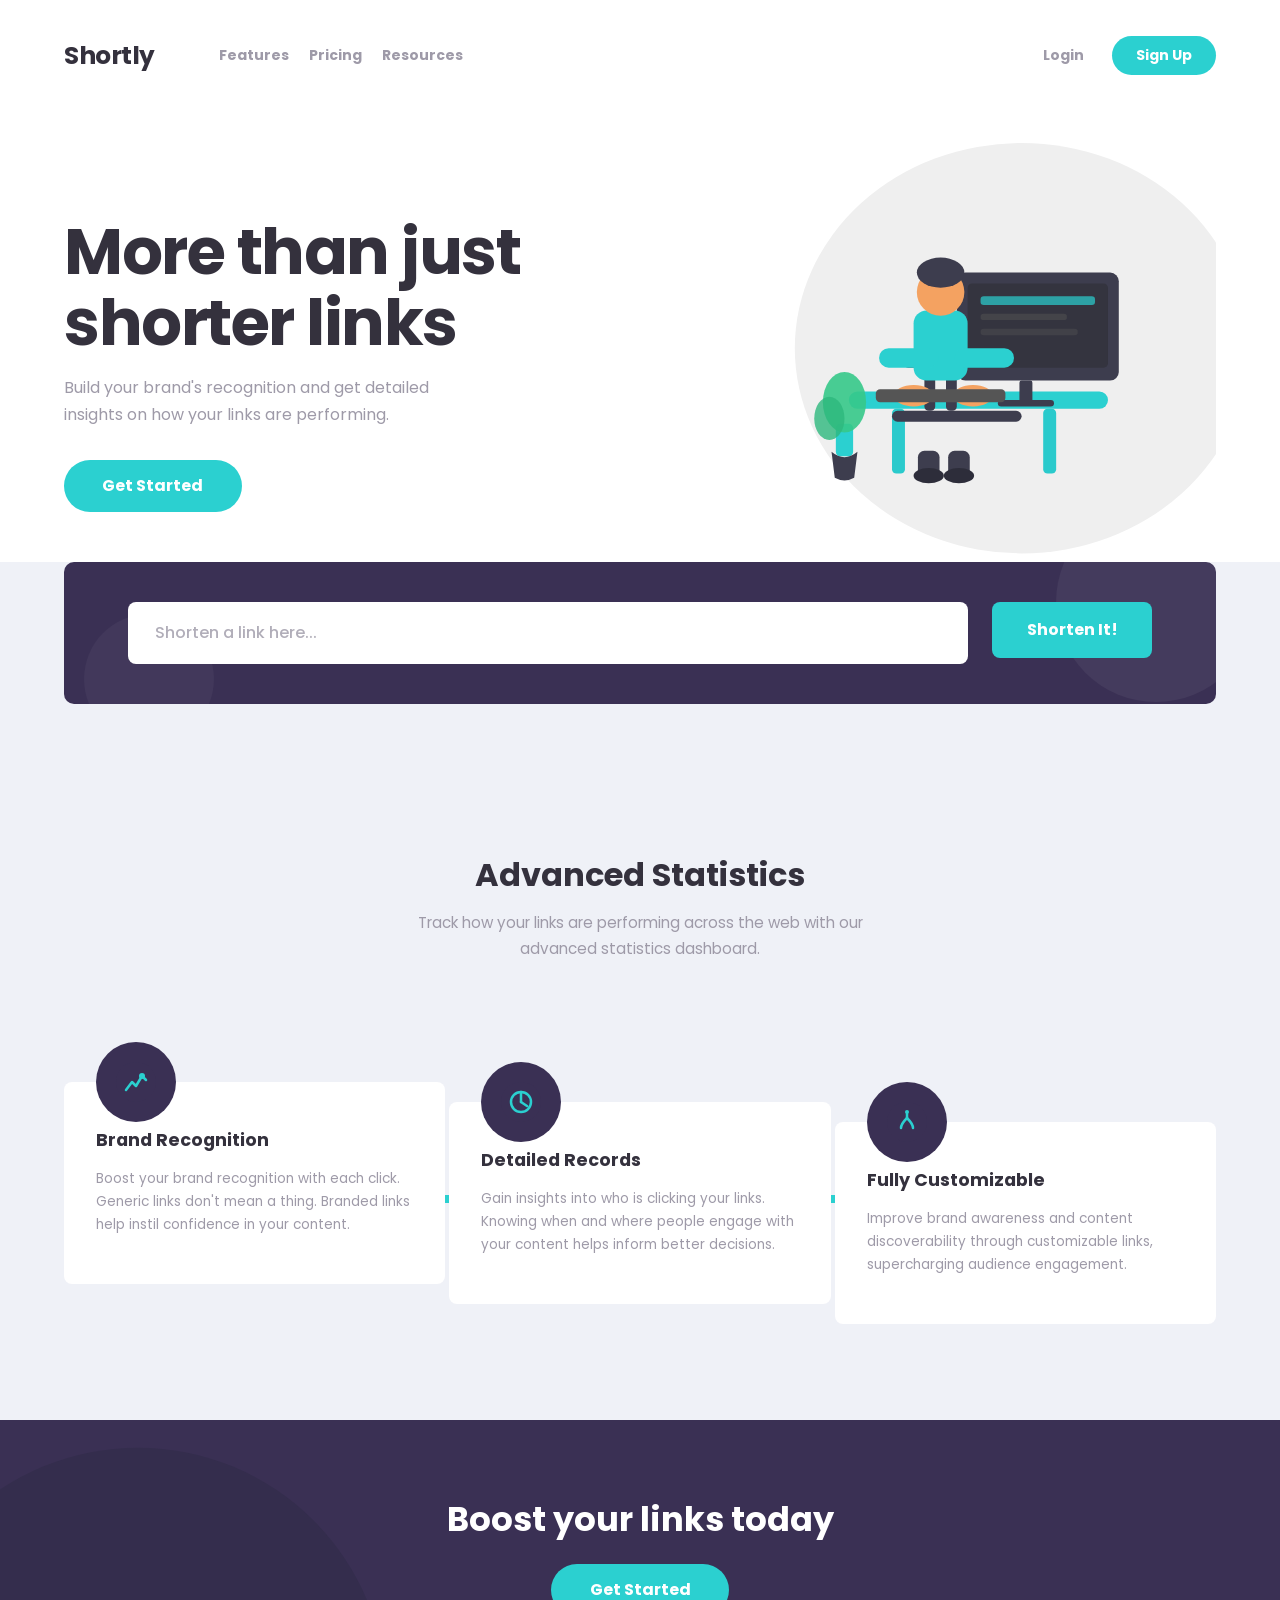
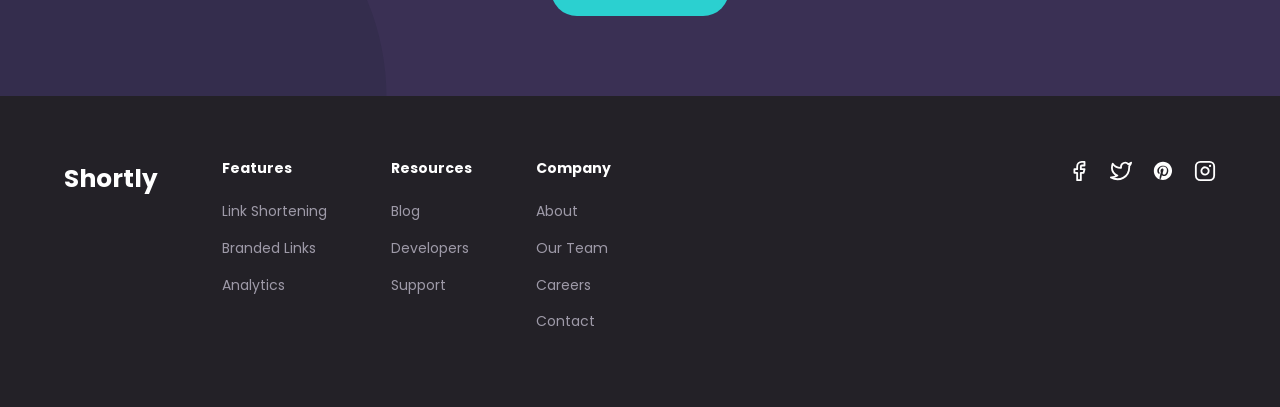
==== index.html @ 52aa2f9f "updated my css files" ====
<!DOCTYPE html>
<html lang="en">
<head>
  <meta charset="UTF-8" />
  <meta name="viewport" content="width=device-width, initial-scale=1.0" />
  <title>Shortly – More than just shorter links</title>
  <link rel="preconnect" href="https://fonts.googleapis.com" />
  <link rel="preconnect" href="https://fonts.gstatic.com" crossorigin />
  <link href="https://fonts.googleapis.com/css2?family=Poppins:wght@500;700&display=swap" rel="stylesheet" />
  <link
    href="https://cdn.jsdelivr.net/npm/bootstrap@5.3.3/dist/css/bootstrap.min.css"
    rel="stylesheet"
  />
  <link rel="stylesheet" href="index.css" />
</head>
<body>


  <header class="site-header">
    <nav class="navbar navbar-expand-lg">
      <div class="container-xl nav-container">

        <a class="navbar-brand" href="#">Shortly</a>

        <button
          class="navbar-toggler"
          type="button"
          data-bs-toggle="collapse"
          data-bs-target="#mainNav"
          aria-controls="mainNav"
          aria-expanded="false"
          aria-label="Toggle navigation"
        >
          <span class="hamburger-icon">
            <span></span><span></span><span></span>
          </span>
        </button>

        <div class="collapse navbar-collapse" id="mainNav">
          <ul class="navbar-nav me-auto mb-2 mb-lg-0 nav-links">
            <li class="nav-item"><a class="nav-link" href="#">Features</a></li>
            <li class="nav-item"><a class="nav-link" href="#">Pricing</a></li>
            <li class="nav-item"><a class="nav-link" href="#">Resources</a></li>
          </ul>
          <div class="nav-auth d-flex flex-column flex-lg-row align-items-center gap-3">
            <a href="#" class="btn-login">Login</a>
            <a href="#" class="btn-signup">Sign Up</a>
          </div>
        </div>

      </div>
    </nav>
  </header>

  <main>

    
    <section class="hero-section">
      <div class="container-xl">
        <div class="row align-items-center">

          <div class="col-lg-6 order-2 order-lg-1 hero-text">
            <h1 class="hero-heading">More than just shorter links</h1>
            <p class="hero-sub">
              Build your brand's recognition and get detailed insights on how your
              links are performing.
            </p>
            <a href="#shorten" class="btn-primary-cta">Get Started</a>
          </div>

          <div class="col-lg-6 order-1 order-lg-2 hero-image-wrap">
            <div class="hero-illustration" aria-hidden="true">
              
              <svg viewBox="0 0 500 380" xmlns="http://www.w3.org/2000/svg" class="hero-svg">
               
                <ellipse cx="320" cy="190" rx="210" ry="190" fill="#EFEFEF"/>
                
                <rect x="160" y="230" width="240" height="16" rx="8" fill="#2BD0D0"/>
                <rect x="200" y="246" width="12" height="60" rx="4" fill="#2ACACC"/>
                <rect x="340" y="246" width="12" height="60" rx="4" fill="#2ACACC"/>
               
                <rect x="260" y="120" width="150" height="100" rx="8" fill="#3D3D4E"/>
                <rect x="270" y="130" width="130" height="78" rx="4" fill="#34343F"/>
                <rect x="318" y="220" width="12" height="20" rx="2" fill="#3D3D4E"/>
                <rect x="298" y="238" width="52" height="6" rx="3" fill="#3D3D4E"/>
                
                <rect x="282" y="142" width="106" height="8" rx="3" fill="#2BD0D0" opacity="0.7"/>
                <rect x="282" y="158" width="80" height="6" rx="3" fill="#555" opacity="0.5"/>
                <rect x="282" y="172" width="90" height="6" rx="3" fill="#555" opacity="0.4"/>
                
                <rect x="210" y="198" width="80" height="10" rx="5" fill="#3D3D4E"/>
                <rect x="230" y="208" width="10" height="40" rx="4" fill="#3D3D4E"/>
                <rect x="250" y="208" width="10" height="40" rx="4" fill="#3D3D4E"/>
                <rect x="200" y="248" width="120" height="10" rx="5" fill="#3D3D4E"/>
                
                <rect x="220" y="155" width="50" height="65" rx="12" fill="#2BD0D0"/>
                
                <circle cx="245" cy="138" r="22" fill="#F4A261"/>
               
                <ellipse cx="245" cy="120" rx="22" ry="14" fill="#3D3D4E"/>
                
                <rect x="188" y="190" width="55" height="18" rx="9" fill="#2BD0D0"/>
                <rect x="258" y="190" width="55" height="18" rx="9" fill="#2BD0D0"/>
                <!-- Hands on keyboard -->
                <ellipse cx="220" cy="234" rx="18" ry="10" fill="#F4A261"/>
                <ellipse cx="275" cy="234" rx="18" ry="10" fill="#F4A261"/>
                
                <rect x="185" y="228" width="120" height="12" rx="4" fill="#555"/>
               
                <rect x="148" y="260" width="16" height="30" rx="4" fill="#2BD0D0"/>
                <ellipse cx="156" cy="240" rx="20" ry="28" fill="#37C98A" opacity="0.9"/>
                <ellipse cx="142" cy="255" rx="14" ry="20" fill="#2DB87D" opacity="0.8"/>
                
                <path d="M144 286 Q156 296 168 286 L165 310 Q156 315 147 310 Z" fill="#3D3D4E"/>
                
                <rect x="224" y="285" width="20" height="25" rx="6" fill="#3D3D4E"/>
                <rect x="252" y="285" width="20" height="25" rx="6" fill="#3D3D4E"/>
                <ellipse cx="234" cy="308" rx="14" ry="7" fill="#2D2D3A"/>
                <ellipse cx="262" cy="308" rx="14" ry="7" fill="#2D2D3A"/>
              </svg>
            </div>
          </div>

        </div>
      </div>
    </section>

    
    <section id="shorten" class="shortener-section">
      <div class="container-xl">

        <div class="shortener-box">
          <form class="shortener-form" id="shortenerForm" novalidate>
            <div class="input-wrapper">
              <input
                type="text"
                id="urlInput"
                class="url-input"
                placeholder="Shorten a link here..."
                autocomplete="off"
              />
              <p class="error-msg" id="errorMsg" aria-live="polite"></p>
            </div>
            <button type="submit" class="btn-shorten">Shorten It!</button>
          </form>
        </div>

       
        <ul class="results-list" id="resultsList" aria-label="Shortened links"></ul>

      </div>
    </section>

   
    <section class="stats-section">
      <div class="container-xl text-center">
        <h2 class="section-title">Advanced Statistics</h2>
        <p class="section-sub">
          Track how your links are performing across the web with our advanced statistics dashboard.
        </p>

        <div class="features-grid">

          <!-- Card 1 -->
          <div class="feature-card feature-card--1">
            <div class="feature-icon-wrap">
              <svg viewBox="0 0 40 40" xmlns="http://www.w3.org/2000/svg" aria-hidden="true">
                <circle cx="20" cy="20" r="20" fill="#3A3054"/>
                <path d="M10 28 L16 20 L20 24 L26 14 L30 18" stroke="#2BD0D0" stroke-width="2.5" fill="none" stroke-linecap="round" stroke-linejoin="round"/>
                <circle cx="26" cy="14" r="3" fill="#2BD0D0"/>
              </svg>
            </div>
            <h3 class="feature-title">Brand Recognition</h3>
            <p class="feature-text">
              Boost your brand recognition with each click. Generic links don't mean a thing.
              Branded links help instil confidence in your content.
            </p>
          </div>

          <div class="connector" aria-hidden="true"></div>

          <!-- Card 2 -->
          <div class="feature-card feature-card--2">
            <div class="feature-icon-wrap">
              <svg viewBox="0 0 40 40" xmlns="http://www.w3.org/2000/svg" aria-hidden="true">
                <circle cx="20" cy="20" r="20" fill="#3A3054"/>
                <circle cx="20" cy="20" r="10" stroke="#2BD0D0" stroke-width="2.5" fill="none"/>
                <line x1="20" y1="10" x2="20" y2="20" stroke="#2BD0D0" stroke-width="2.5" stroke-linecap="round"/>
                <line x1="20" y1="20" x2="26" y2="24" stroke="#2BD0D0" stroke-width="2.5" stroke-linecap="round"/>
              </svg>
            </div>
            <h3 class="feature-title">Detailed Records</h3>
            <p class="feature-text">
              Gain insights into who is clicking your links. Knowing when and where people engage
              with your content helps inform better decisions.
            </p>
          </div>

         
          <div class="connector" aria-hidden="true"></div>

         
          <div class="feature-card feature-card--3">
            <div class="feature-icon-wrap">
              <svg viewBox="0 0 40 40" xmlns="http://www.w3.org/2000/svg" aria-hidden="true">
                <circle cx="20" cy="20" r="20" fill="#3A3054"/>
                <path d="M14 26 C14 22 17 19 20 16 C23 19 26 22 26 26" stroke="#2BD0D0" stroke-width="2.5" fill="none" stroke-linecap="round"/>
                <line x1="20" y1="16" x2="20" y2="12" stroke="#2BD0D0" stroke-width="2.5" stroke-linecap="round"/>
                <circle cx="20" cy="10" r="2" fill="#2BD0D0"/>
              </svg>
            </div>
            <h3 class="feature-title">Fully Customizable</h3>
            <p class="feature-text">
              Improve brand awareness and content discoverability through customizable links,
              supercharging audience engagement.
            </p>
          </div>

        </div>
      </div>
    </section>

    
    <section class="cta-band">
      <div class="container-xl text-center">
        <h2 class="cta-title">Boost your links today</h2>
        <a href="#shorten" class="btn-primary-cta">Get Started</a>
      </div>
    </section>

  </main>

  
  <footer class="site-footer">
    <div class="container-xl">
      <div class="footer-inner">

        <div class="footer-brand">
          <span class="footer-logo">Shortly</span>
        </div>

        <nav class="footer-nav" aria-label="Footer navigation">
          <div class="footer-nav-group">
            <h4 class="footer-nav-title">Features</h4>
            <ul>
              <li><a href="#">Link Shortening</a></li>
              <li><a href="#">Branded Links</a></li>
              <li><a href="#">Analytics</a></li>
            </ul>
          </div>
          <div class="footer-nav-group">
            <h4 class="footer-nav-title">Resources</h4>
            <ul>
              <li><a href="#">Blog</a></li>
              <li><a href="#">Developers</a></li>
              <li><a href="#">Support</a></li>
            </ul>
          </div>
          <div class="footer-nav-group">
            <h4 class="footer-nav-title">Company</h4>
            <ul>
              <li><a href="#">About</a></li>
              <li><a href="#">Our Team</a></li>
              <li><a href="#">Careers</a></li>
              <li><a href="#">Contact</a></li>
            </ul>
          </div>
        </nav>

        <div class="footer-social" aria-label="Social media">
         
          <a href="#" aria-label="Facebook">
            <svg viewBox="0 0 24 24" xmlns="http://www.w3.org/2000/svg" aria-hidden="true">
              <path d="M18 2h-3a5 5 0 0 0-5 5v3H7v4h3v8h4v-8h3l1-4h-4V7a1 1 0 0 1 1-1h3z" stroke="white" stroke-width="2" fill="none" stroke-linecap="round" stroke-linejoin="round"/>
            </svg>
          </a>
          
          <a href="#" aria-label="Twitter">
            <svg viewBox="0 0 24 24" xmlns="http://www.w3.org/2000/svg" aria-hidden="true">
              <path d="M23 3a10.9 10.9 0 0 1-3.14 1.53 4.48 4.48 0 0 0-7.86 3v1A10.66 10.66 0 0 1 3 4s-4 9 5 13a11.64 11.64 0 0 1-7 2c9 5 20 0 20-11.5a4.5 4.5 0 0 0-.08-.83A7.72 7.72 0 0 0 23 3z" stroke="white" stroke-width="2" fill="none" stroke-linecap="round" stroke-linejoin="round"/>
            </svg>
          </a>
          
          <a href="#" aria-label="Pinterest">
            <svg viewBox="0 0 24 24" xmlns="http://www.w3.org/2000/svg" aria-hidden="true">
              <path d="M12 2C6.48 2 2 6.48 2 12c0 4.24 2.65 7.86 6.39 9.29-.09-.78-.17-1.98.04-2.83.18-.77 1.22-5.17 1.22-5.17s-.31-.62-.31-1.54c0-1.44.84-2.52 1.88-2.52.89 0 1.32.67 1.32 1.47 0 .9-.57 2.24-.87 3.48-.25 1.04.52 1.88 1.54 1.88 1.84 0 3.09-2.37 3.09-5.18 0-2.14-1.44-3.74-4.04-3.74-2.94 0-4.77 2.19-4.77 4.63 0 .84.24 1.43.62 1.89.17.2.19.28.13.52-.04.17-.14.58-.18.74-.06.24-.24.32-.44.23-1.23-.5-1.81-1.86-1.81-3.38 0-2.51 2.12-5.54 6.33-5.54 3.39 0 5.62 2.46 5.62 5.1 0 3.5-1.94 6.12-4.79 6.12-.96 0-1.86-.52-2.17-1.1l-.61 2.37c-.22.87-.82 1.95-1.22 2.61.92.28 1.9.43 2.91.43 5.52 0 10-4.48 10-10S17.52 2 12 2z" fill="white"/>
            </svg>
          </a>
         
          <a href="#" aria-label="Instagram">
            <svg viewBox="0 0 24 24" xmlns="http://www.w3.org/2000/svg" aria-hidden="true">
              <rect x="2" y="2" width="20" height="20" rx="5" ry="5" stroke="white" stroke-width="2" fill="none"/>
              <path d="M16 11.37A4 4 0 1 1 12.63 8 4 4 0 0 1 16 11.37z" stroke="white" stroke-width="2" fill="none"/>
              <line x1="17.5" y1="6.5" x2="17.51" y2="6.5" stroke="white" stroke-width="2.5" stroke-linecap="round"/>
            </svg>
          </a>
        </div>

      </div>
    </div>
  </footer>

  <script src="https://cdn.jsdelivr.net/npm/bootstrap@5.3.3/dist/js/bootstrap.bundle.min.js"></script>
  <script src="./tools.js"></script>
</body>
</html>
---- index.css ----
:root {
  --cyan: #2BD0D0;
  --cyan-dark: #1B9898;
  --dark-violet: #3A3054;
  --very-dark-blue: #232127;
  --very-dark-violet: #34313D;
  --gray: #9E9AA8;
  --gray-bg: #EFF1F7;
  --white: #FFFFFF;
  --red: #F46363;

  --font: 'Poppins', sans-serif;
  --fw-medium: 500;
  --fw-bold: 700;
}


*,
*::before,
*::after {
  box-sizing: border-box;
  margin: 0;
  padding: 0;
}

html {
  scroll-behavior: smooth;
}

body {
  font-family: var(--font);
  font-size: 18px;
  color: var(--gray);
  background-color: var(--white);
  overflow-x: hidden;
}

ul {
  list-style: none;
  padding: 0;
  margin: 0;
}

a {
  text-decoration: none;
}

img,
svg {
  display: block;
}


.site-header {
  position: relative;
  z-index: 100;
}

.site-header .navbar {
  padding: 2rem 0;
}

.nav-container {
  display: flex;
  align-items: center;
  gap: 2.5rem;
  padding-left: 1.5rem;
  padding-right: 1.5rem;
}

.navbar-brand {
  font-size: 1.55rem;
  font-weight: var(--fw-bold);
  color: var(--very-dark-violet);
  letter-spacing: -0.5px;
  flex-shrink: 0;
}

.navbar-brand:hover {
  color: var(--very-dark-violet);
}

.navbar-collapse {
  display: flex;
  align-items: center;
  justify-content: space-between;
  flex: 1;
}

.nav-links {
  display: flex;
  flex-direction: row;
  align-items: center;
  gap: 0.25rem;
}

.nav-links .nav-link {
  color: var(--gray);
  font-weight: var(--fw-bold);
  font-size: 0.875rem;
  padding: 0.5rem 0.75rem;
  transition: color 0.2s;
}

.nav-links .nav-link:hover {
  color: var(--very-dark-violet);
}

.nav-auth {
  gap: 1rem;
}

.btn-login {
  color: var(--gray);
  font-weight: var(--fw-bold);
  font-size: 0.875rem;
  padding: 0.5rem 0.75rem;
  transition: color 0.2s;
}

.btn-login:hover {
  color: var(--very-dark-violet);
}

.btn-signup {
  display: inline-block;
  background-color: var(--cyan);
  color: var(--white);
  font-weight: var(--fw-bold);
  font-size: 0.875rem;
  padding: 0.55rem 1.5rem;
  border-radius: 100px;
  transition: background-color 0.2s;
}

.btn-signup:hover {
  background-color: #9BE3E2;
  color: var(--white);
}


.navbar-toggler {
  border: none;
  background: transparent;
  padding: 0.4rem;
  cursor: pointer;
}

.navbar-toggler:focus {
  outline: none;
  box-shadow: none;
}

.hamburger-icon {
  display: flex;
  flex-direction: column;
  gap: 5px;
}

.hamburger-icon span {
  display: block;
  width: 24px;
  height: 3px;
  background-color: var(--gray);
  border-radius: 2px;
}


@media (max-width: 991.98px) {
  .navbar-collapse {
    position: absolute;
    top: 100%;
    left: 1.5rem;
    right: 1.5rem;
    background-color: var(--dark-violet);
    border-radius: 10px;
    padding: 2.5rem 1.5rem;
    flex-direction: column;
    gap: 0;
  }

  .nav-links {
    flex-direction: column;
    width: 100%;
    gap: 0;
    border-bottom: 1px solid rgba(255, 255, 255, 0.15);
    padding-bottom: 1.5rem;
    margin-bottom: 1.5rem;
  }

  .nav-links .nav-link {
    color: var(--white);
    text-align: center;
    font-size: 1.1rem;
    padding: 0.75rem;
    width: 100%;
  }

  .nav-links .nav-link:hover {
    color: var(--cyan);
  }

  .nav-auth {
    flex-direction: column;
    width: 100%;
    gap: 1rem;
  }

  .btn-login {
    color: var(--white);
    text-align: center;
    font-size: 1.1rem;
    font-weight: var(--fw-bold);
    width: 100%;
    display: block;
    padding: 0.5rem;
  }

  .btn-login:hover {
    color: var(--cyan);
  }

  .btn-signup {
    width: 100%;
    text-align: center;
    font-size: 1.1rem;
    padding: 0.85rem;
  }
}


.hero-section {
  padding-top: 2rem;
  padding-bottom: 4rem;
  overflow: hidden;
}

.hero-section .container-xl {
  padding-left: 1.5rem;
  padding-right: 1.5rem;
}

.hero-text {
  padding-top: 2rem;
}

.hero-heading {
  font-size: clamp(2.5rem, 5vw, 4.2rem);
  font-weight: var(--fw-bold);
  color: var(--very-dark-violet);
  line-height: 1.1;
  letter-spacing: -1.5px;
  margin-bottom: 1rem;
}

.hero-sub {
  font-size: 1rem;
  color: var(--gray);
  line-height: 1.7;
  margin-bottom: 2rem;
  max-width: 380px;
}

.btn-primary-cta {
  display: inline-block;
  background-color: var(--cyan);
  color: var(--white);
  font-family: var(--font);
  font-weight: var(--fw-bold);
  font-size: 1rem;
  padding: 0.85rem 2.4rem;
  border-radius: 100px;
  border: none;
  cursor: pointer;
  transition: background-color 0.2s;
  text-decoration: none;
}

.btn-primary-cta:hover {
  background-color: #9BE3E2;
  color: var(--white);
}

.hero-image-wrap {
  position: relative;
}

.hero-illustration {
  width: 100%;
}

.hero-svg {
  width: 100%;
  height: auto;
  max-width: 540px;
  margin-left: auto;
}

/* Mobile hero */
@media (max-width: 991.98px) {
  .hero-section {
    text-align: center;
    padding-bottom: 2rem;
  }

  .hero-text {
    padding-top: 1.5rem;
  }

  .hero-sub {
    max-width: 100%;
    margin-left: auto;
    margin-right: auto;
  }

  .hero-svg {
    margin: 0 auto;
    max-width: 100%;
    transform: translateX(10%);
  }
}


.shortener-section {
  background-color: var(--gray-bg);
  padding-bottom: 3rem;
  position: relative;
  z-index: 1;
}

.shortener-section .container-xl {
  padding-left: 1.5rem;
  padding-right: 1.5rem;
}

.shortener-box {
  background-color: var(--dark-violet);
  border-radius: 10px;
  padding: 2.5rem 4rem;
  margin-top: -3.5rem;
  background-image: url("data:image/svg+xml,%3Csvg xmlns='http://www.w3.org/2000/svg' viewBox='0 0 1440 120'%3E%3Ccircle cx='50' cy='80' r='120' fill='%232F2B47' opacity='0.8'/%3E%3Ccircle cx='1400' cy='20' r='90' fill='%232F2B47' opacity='0.6'/%3E%3C/svg%3E");
  background-size: cover;
  background-position: center;
  position: relative;
  overflow: hidden;
}


.shortener-box::before {
  content: '';
  position: absolute;
  width: 200px;
  height: 200px;
  border-radius: 50%;
  background-color: rgba(255, 255, 255, 0.05);
  top: -60px;
  right: -40px;
}

.shortener-box::after {
  content: '';
  position: absolute;
  width: 130px;
  height: 130px;
  border-radius: 50%;
  background-color: rgba(255, 255, 255, 0.04);
  bottom: -40px;
  left: 20px;
}

.shortener-form {
  display: flex;
  gap: 1.5rem;
  align-items: flex-start;
  position: relative;
  z-index: 2;
}

.input-wrapper {
  flex: 1;
  position: relative;
}

.url-input {
  width: 100%;
  padding: 1rem 1.5rem;
  border-radius: 8px;
  border: 3px solid transparent;
  font-family: var(--font);
  font-size: 1rem;
  font-weight: var(--fw-medium);
  color: var(--very-dark-violet);
  outline: none;
  transition: border-color 0.2s;
}

.url-input::placeholder {
  color: var(--gray);
  opacity: 0.8;
}

.url-input:focus {
  border-color: var(--cyan);
}

.url-input.is-error {
  border-color: var(--red);
}

.url-input.is-error::placeholder {
  color: rgba(244, 99, 99, 0.5);
}

.error-msg {
  color: var(--red);
  font-style: italic;
  font-size: 0.875rem;
  margin-top: 0.4rem;
  display: none;
}

.error-msg.visible {
  display: block;
}

.btn-shorten {
  background-color: var(--cyan);
  color: var(--white);
  font-family: var(--font);
  font-weight: var(--fw-bold);
  font-size: 1rem;
  padding: 1rem 2rem;
  border-radius: 8px;
  border: none;
  cursor: pointer;
  white-space: nowrap;
  transition: background-color 0.2s;
  min-width: 160px;
}

.btn-shorten:hover {
  background-color: #9BE3E2;
}

.btn-shorten:disabled {
  opacity: 0.7;
  cursor: not-allowed;
}


.results-list {
  margin-top: 1.5rem;
  display: flex;
  flex-direction: column;
  gap: 1rem;
}

.result-item {
  background-color: var(--white);
  border-radius: 8px;
  display: flex;
  align-items: center;
  justify-content: space-between;
  padding: 1rem 1.5rem;
  gap: 1rem;
  animation: slideIn 0.3s ease;
}

@keyframes slideIn {
  from {
    opacity: 0;
    transform: translateY(-10px);
  }
  to {
    opacity: 1;
    transform: translateY(0);
  }
}

.result-original {
  color: var(--very-dark-violet);
  font-size: 0.95rem;
  font-weight: var(--fw-medium);
  overflow: hidden;
  text-overflow: ellipsis;
  white-space: nowrap;
  max-width: 50%;
}

.result-right {
  display: flex;
  align-items: center;
  gap: 1.5rem;
  flex-shrink: 0;
}

.result-short {
  color: var(--cyan);
  font-size: 0.95rem;
  font-weight: var(--fw-medium);
}

.btn-copy {
  background-color: var(--cyan);
  color: var(--white);
  font-family: var(--font);
  font-weight: var(--fw-bold);
  font-size: 0.875rem;
  padding: 0.5rem 1.5rem;
  border-radius: 6px;
  border: none;
  cursor: pointer;
  transition: background-color 0.2s;
  min-width: 90px;
  text-align: center;
}

.btn-copy:hover {
  background-color: #9BE3E2;
}

.btn-copy.copied {
  background-color: var(--dark-violet);
}

@media (max-width: 767.98px) {
  .shortener-box {
    padding: 1.5rem 1.5rem;
  }

  .shortener-form {
    flex-direction: column;
    gap: 1rem;
  }

  .btn-shorten {
    width: 100%;
    min-width: unset;
  }

  .result-item {
    flex-direction: column;
    align-items: flex-start;
    gap: 0.75rem;
    padding: 1rem;
  }

  .result-original {
    max-width: 100%;
    border-bottom: 1px solid var(--gray-bg);
    padding-bottom: 0.75rem;
    width: 100%;
  }

  .result-right {
    flex-direction: column;
    align-items: flex-start;
    gap: 0.75rem;
    width: 100%;
  }

  .btn-copy {
    width: 100%;
  }
}


.stats-section {
  background-color: var(--gray-bg);
  padding: 5rem 0 6rem;
}

.stats-section .container-xl {
  padding-left: 1.5rem;
  padding-right: 1.5rem;
}

.section-title {
  font-size: clamp(1.5rem, 3vw, 2rem);
  font-weight: var(--fw-bold);
  color: var(--very-dark-violet);
  margin-bottom: 1rem;
}

.section-sub {
  font-size: 0.95rem;
  color: var(--gray);
  max-width: 480px;
  margin: 0 auto 5rem;
  line-height: 1.7;
}

.features-grid {
  display: grid;
  grid-template-columns: 1fr 4px 1fr 4px 1fr;
  grid-template-rows: auto;
  align-items: center;
  gap: 0 0;
  position: relative;
}

.connector {
  width: 100%;
  height: 8px;
  background-color: var(--cyan);
  align-self: center;
  margin-top: 2rem;
}

.feature-card {
  background-color: var(--white);
  border-radius: 8px;
  padding: 2.5rem 2rem 2rem;
  text-align: left;
  position: relative;
}

.feature-card--1 {
  margin-top: 0;
}

.feature-card--2 {
  margin-top: 2.5rem;
}

.feature-card--3 {
  margin-top: 5rem;
}

.feature-icon-wrap {
  width: 80px;
  height: 80px;
  background-color: var(--dark-violet);
  border-radius: 50%;
  display: flex;
  align-items: center;
  justify-content: center;
  position: absolute;
  top: -40px;
  left: 2rem;
}

.feature-icon-wrap svg {
  width: 40px;
  height: 40px;
}

.feature-title {
  font-size: 1.1rem;
  font-weight: var(--fw-bold);
  color: var(--very-dark-violet);
  margin-top: 0.5rem;
  margin-bottom: 1rem;
}

.feature-text {
  font-size: 0.85rem;
  line-height: 1.7;
  color: var(--gray);
}


@media (max-width: 991.98px) {
  .features-grid {
    grid-template-columns: 1fr;
    grid-template-rows: auto;
    gap: 5rem 0;
  }

  .connector {
    width: 8px;
    height: 60px;
    justify-self: center;
    margin-top: 0;
  }

  .feature-card--1,
  .feature-card--2,
  .feature-card--3 {
    margin-top: 0;
  }

  .feature-card {
    text-align: center;
  }

  .feature-icon-wrap {
    left: 50%;
    transform: translateX(-50%);
  }
}


.cta-band {
  background-color: var(--dark-violet);
  padding: 5rem 1.5rem;
  background-image: url("data:image/svg+xml,%3Csvg xmlns='http://www.w3.org/2000/svg' viewBox='0 0 1440 200'%3E%3Ccircle cx='100' cy='200' r='180' fill='%232F2B47' opacity='0.5'/%3E%3Ccircle cx='1380' cy='0' r='160' fill='%232F2B47' opacity='0.4'/%3E%3C/svg%3E");
  background-size: cover;
}

.cta-title {
  font-size: clamp(1.6rem, 3vw, 2.1rem);
  font-weight: var(--fw-bold);
  color: var(--white);
  margin-bottom: 1.5rem;
}


.site-footer {
  background-color: var(--very-dark-blue);
  padding: 4rem 0;
}

.site-footer .container-xl {
  padding-left: 1.5rem;
  padding-right: 1.5rem;
}

.footer-inner {
  display: grid;
  grid-template-columns: auto 1fr auto;
  align-items: start;
  gap: 2rem 4rem;
}

.footer-logo {
  font-size: 1.55rem;
  font-weight: var(--fw-bold);
  color: var(--white);
}

.footer-nav {
  display: flex;
  gap: 4rem;
  flex-wrap: wrap;
}

.footer-nav-title {
  font-size: 0.875rem;
  font-weight: var(--fw-bold);
  color: var(--white);
  margin-bottom: 1.25rem;
}

.footer-nav-group ul li {
  margin-bottom: 0.6rem;
}

.footer-nav-group ul li a {
  font-size: 0.875rem;
  color: var(--gray);
  transition: color 0.2s;
}

.footer-nav-group ul li a:hover {
  color: var(--cyan);
}

.footer-social {
  display: flex;
  align-items: center;
  gap: 1.25rem;
}

.footer-social a {
  display: flex;
  align-items: center;
  justify-content: center;
  transition: opacity 0.2s;
}

.footer-social a:hover {
  opacity: 0.7;
}

.footer-social svg {
  width: 22px;
  height: 22px;
}

/* Mobile footer */
@media (max-width: 767.98px) {
  .footer-inner {
    grid-template-columns: 1fr;
    text-align: center;
    gap: 2.5rem;
    justify-items: center;
  }

  .footer-nav {
    flex-direction: column;
    gap: 2rem;
    align-items: center;
  }

  .footer-nav-group {
    text-align: center;
  }

  .footer-social {
    justify-content: center;
  }
}

@media (min-width: 768px) and (max-width: 991.98px) {
  .footer-inner {
    grid-template-columns: 1fr;
    justify-items: center;
    text-align: center;
    gap: 2rem;
  }

  .footer-nav {
    justify-content: center;
  }
}


@media (min-width: 1200px) {
  .container-xl {
    max-width: 1200px;
  }
}


.btn-shorten.loading {
  position: relative;
  color: transparent;
}

.btn-shorten.loading::after {
  content: '';
  position: absolute;
  top: 50%;
  left: 50%;
  width: 18px;
  height: 18px;
  margin: -9px 0 0 -9px;
  border: 2px solid rgba(255,255,255,0.4);
  border-top-color: var(--white);
  border-radius: 50%;
  animation: spin 0.7s linear infinite;
}

@keyframes spin {
  to { transform: rotate(360deg); }
}
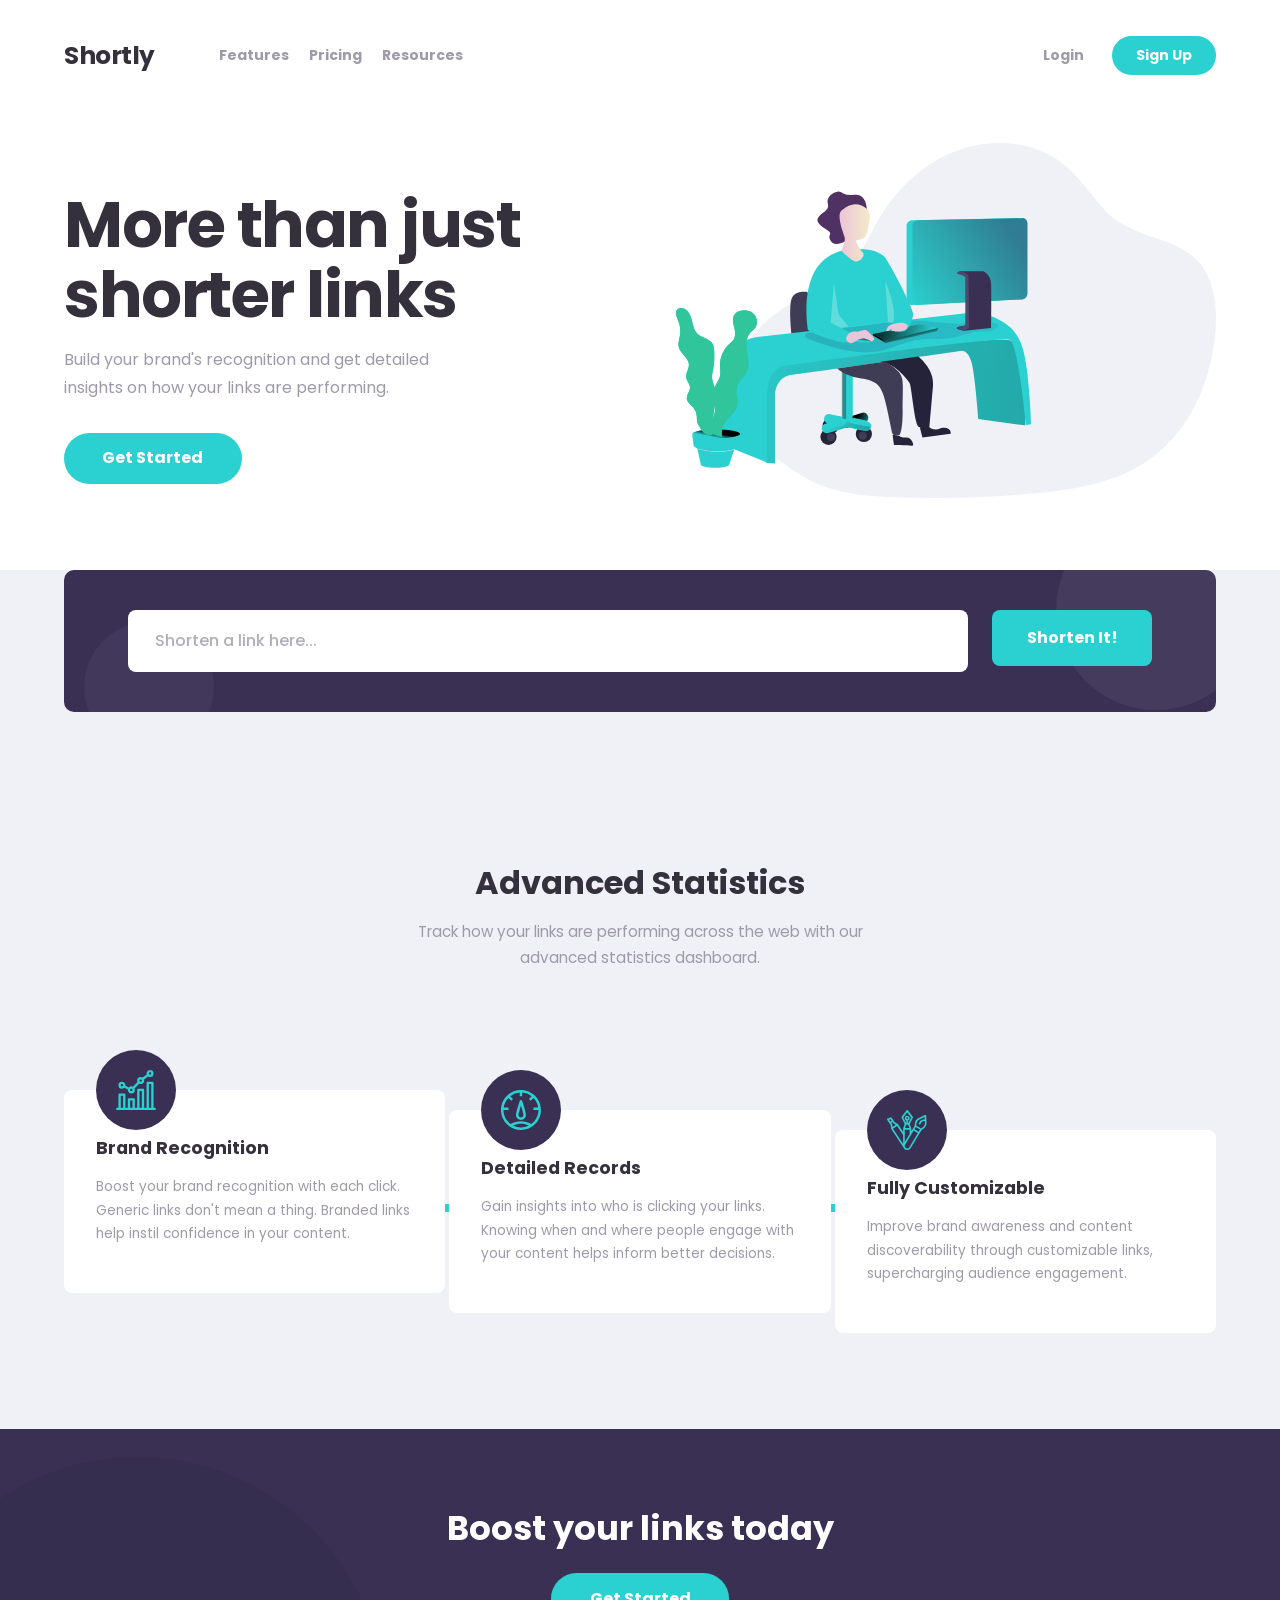
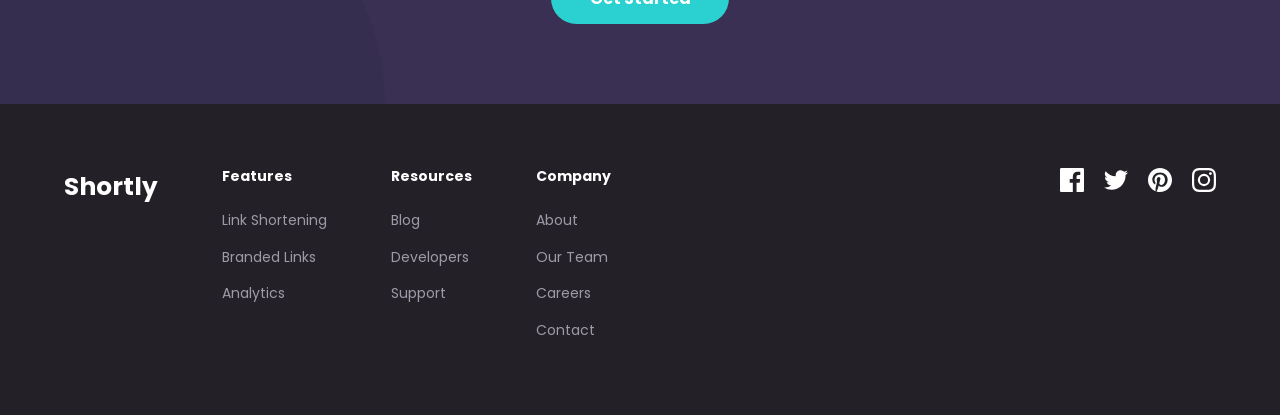
==== commit d0b93a90: "deleted test files and implemented the url correct" ====
--- a/index.html
+++ b/index.html
@@ -70,54 +70,7 @@
 
           <div class="col-lg-6 order-1 order-lg-2 hero-image-wrap">
             <div class="hero-illustration" aria-hidden="true">
-              
-              <svg viewBox="0 0 500 380" xmlns="http://www.w3.org/2000/svg" class="hero-svg">
-               
-                <ellipse cx="320" cy="190" rx="210" ry="190" fill="#EFEFEF"/>
-                
-                <rect x="160" y="230" width="240" height="16" rx="8" fill="#2BD0D0"/>
-                <rect x="200" y="246" width="12" height="60" rx="4" fill="#2ACACC"/>
-                <rect x="340" y="246" width="12" height="60" rx="4" fill="#2ACACC"/>
-               
-                <rect x="260" y="120" width="150" height="100" rx="8" fill="#3D3D4E"/>
-                <rect x="270" y="130" width="130" height="78" rx="4" fill="#34343F"/>
-                <rect x="318" y="220" width="12" height="20" rx="2" fill="#3D3D4E"/>
-                <rect x="298" y="238" width="52" height="6" rx="3" fill="#3D3D4E"/>
-                
-                <rect x="282" y="142" width="106" height="8" rx="3" fill="#2BD0D0" opacity="0.7"/>
-                <rect x="282" y="158" width="80" height="6" rx="3" fill="#555" opacity="0.5"/>
-                <rect x="282" y="172" width="90" height="6" rx="3" fill="#555" opacity="0.4"/>
-                
-                <rect x="210" y="198" width="80" height="10" rx="5" fill="#3D3D4E"/>
-                <rect x="230" y="208" width="10" height="40" rx="4" fill="#3D3D4E"/>
-                <rect x="250" y="208" width="10" height="40" rx="4" fill="#3D3D4E"/>
-                <rect x="200" y="248" width="120" height="10" rx="5" fill="#3D3D4E"/>
-                
-                <rect x="220" y="155" width="50" height="65" rx="12" fill="#2BD0D0"/>
-                
-                <circle cx="245" cy="138" r="22" fill="#F4A261"/>
-               
-                <ellipse cx="245" cy="120" rx="22" ry="14" fill="#3D3D4E"/>
-                
-                <rect x="188" y="190" width="55" height="18" rx="9" fill="#2BD0D0"/>
-                <rect x="258" y="190" width="55" height="18" rx="9" fill="#2BD0D0"/>
-                <!-- Hands on keyboard -->
-                <ellipse cx="220" cy="234" rx="18" ry="10" fill="#F4A261"/>
-                <ellipse cx="275" cy="234" rx="18" ry="10" fill="#F4A261"/>
-                
-                <rect x="185" y="228" width="120" height="12" rx="4" fill="#555"/>
-               
-                <rect x="148" y="260" width="16" height="30" rx="4" fill="#2BD0D0"/>
-                <ellipse cx="156" cy="240" rx="20" ry="28" fill="#37C98A" opacity="0.9"/>
-                <ellipse cx="142" cy="255" rx="14" ry="20" fill="#2DB87D" opacity="0.8"/>
-                
-                <path d="M144 286 Q156 296 168 286 L165 310 Q156 315 147 310 Z" fill="#3D3D4E"/>
-                
-                <rect x="224" y="285" width="20" height="25" rx="6" fill="#3D3D4E"/>
-                <rect x="252" y="285" width="20" height="25" rx="6" fill="#3D3D4E"/>
-                <ellipse cx="234" cy="308" rx="14" ry="7" fill="#2D2D3A"/>
-                <ellipse cx="262" cy="308" rx="14" ry="7" fill="#2D2D3A"/>
-              </svg>
+              <img src="./images/illustration-working.svg" alt="image of a person working on a computer with a phone and some charts" class="hero-svg" />
             </div>
           </div>
 
@@ -160,15 +113,9 @@
         </p>
 
         <div class="features-grid">
-
-          <!-- Card 1 -->
           <div class="feature-card feature-card--1">
             <div class="feature-icon-wrap">
-              <svg viewBox="0 0 40 40" xmlns="http://www.w3.org/2000/svg" aria-hidden="true">
-                <circle cx="20" cy="20" r="20" fill="#3A3054"/>
-                <path d="M10 28 L16 20 L20 24 L26 14 L30 18" stroke="#2BD0D0" stroke-width="2.5" fill="none" stroke-linecap="round" stroke-linejoin="round"/>
-                <circle cx="26" cy="14" r="3" fill="#2BD0D0"/>
-              </svg>
+              <img src="./images/icon-brand-recognition.svg" alt="Brand Recognition">
             </div>
             <h3 class="feature-title">Brand Recognition</h3>
             <p class="feature-text">
@@ -181,13 +128,8 @@
 
           <!-- Card 2 -->
           <div class="feature-card feature-card--2">
-            <div class="feature-icon-wrap">
-              <svg viewBox="0 0 40 40" xmlns="http://www.w3.org/2000/svg" aria-hidden="true">
-                <circle cx="20" cy="20" r="20" fill="#3A3054"/>
-                <circle cx="20" cy="20" r="10" stroke="#2BD0D0" stroke-width="2.5" fill="none"/>
-                <line x1="20" y1="10" x2="20" y2="20" stroke="#2BD0D0" stroke-width="2.5" stroke-linecap="round"/>
-                <line x1="20" y1="20" x2="26" y2="24" stroke="#2BD0D0" stroke-width="2.5" stroke-linecap="round"/>
-              </svg>
+            <div class="d-flex justify-content-center feature-icon-wrap">
+              <img src="./images/icon-detailed-records.svg" alt="Detailed Records">
             </div>
             <h3 class="feature-title">Detailed Records</h3>
             <p class="feature-text">
@@ -201,13 +143,8 @@
 
          
           <div class="feature-card feature-card--3">
-            <div class="feature-icon-wrap">
-              <svg viewBox="0 0 40 40" xmlns="http://www.w3.org/2000/svg" aria-hidden="true">
-                <circle cx="20" cy="20" r="20" fill="#3A3054"/>
-                <path d="M14 26 C14 22 17 19 20 16 C23 19 26 22 26 26" stroke="#2BD0D0" stroke-width="2.5" fill="none" stroke-linecap="round"/>
-                <line x1="20" y1="16" x2="20" y2="12" stroke="#2BD0D0" stroke-width="2.5" stroke-linecap="round"/>
-                <circle cx="20" cy="10" r="2" fill="#2BD0D0"/>
-              </svg>
+            <div class="d-flex justify-content-center feature-icon-wrap">
+              <img class="" src="./images/icon-fully-customizable.svg" alt="">
             </div>
             <h3 class="feature-title">Fully Customizable</h3>
             <p class="feature-text">
@@ -270,29 +207,18 @@
         <div class="footer-social" aria-label="Social media">
          
           <a href="#" aria-label="Facebook">
-            <svg viewBox="0 0 24 24" xmlns="http://www.w3.org/2000/svg" aria-hidden="true">
-              <path d="M18 2h-3a5 5 0 0 0-5 5v3H7v4h3v8h4v-8h3l1-4h-4V7a1 1 0 0 1 1-1h3z" stroke="white" stroke-width="2" fill="none" stroke-linecap="round" stroke-linejoin="round"/>
-            </svg>
+            <img src="./images/icon-facebook.svg" alt="Facebook">
           </a>
           
           <a href="#" aria-label="Twitter">
-            <svg viewBox="0 0 24 24" xmlns="http://www.w3.org/2000/svg" aria-hidden="true">
-              <path d="M23 3a10.9 10.9 0 0 1-3.14 1.53 4.48 4.48 0 0 0-7.86 3v1A10.66 10.66 0 0 1 3 4s-4 9 5 13a11.64 11.64 0 0 1-7 2c9 5 20 0 20-11.5a4.5 4.5 0 0 0-.08-.83A7.72 7.72 0 0 0 23 3z" stroke="white" stroke-width="2" fill="none" stroke-linecap="round" stroke-linejoin="round"/>
-            </svg>
+            <img src="./images/icon-twitter.svg" alt="Twitter">
           </a>
           
           <a href="#" aria-label="Pinterest">
-            <svg viewBox="0 0 24 24" xmlns="http://www.w3.org/2000/svg" aria-hidden="true">
-              <path d="M12 2C6.48 2 2 6.48 2 12c0 4.24 2.65 7.86 6.39 9.29-.09-.78-.17-1.98.04-2.83.18-.77 1.22-5.17 1.22-5.17s-.31-.62-.31-1.54c0-1.44.84-2.52 1.88-2.52.89 0 1.32.67 1.32 1.47 0 .9-.57 2.24-.87 3.48-.25 1.04.52 1.88 1.54 1.88 1.84 0 3.09-2.37 3.09-5.18 0-2.14-1.44-3.74-4.04-3.74-2.94 0-4.77 2.19-4.77 4.63 0 .84.24 1.43.62 1.89.17.2.19.28.13.52-.04.17-.14.58-.18.74-.06.24-.24.32-.44.23-1.23-.5-1.81-1.86-1.81-3.38 0-2.51 2.12-5.54 6.33-5.54 3.39 0 5.62 2.46 5.62 5.1 0 3.5-1.94 6.12-4.79 6.12-.96 0-1.86-.52-2.17-1.1l-.61 2.37c-.22.87-.82 1.95-1.22 2.61.92.28 1.9.43 2.91.43 5.52 0 10-4.48 10-10S17.52 2 12 2z" fill="white"/>
-            </svg>
-          </a>
-         
+            <img src="./images/icon-pinterest.svg" alt="Pinterest">
+          </a>
           <a href="#" aria-label="Instagram">
-            <svg viewBox="0 0 24 24" xmlns="http://www.w3.org/2000/svg" aria-hidden="true">
-              <rect x="2" y="2" width="20" height="20" rx="5" ry="5" stroke="white" stroke-width="2" fill="none"/>
-              <path d="M16 11.37A4 4 0 1 1 12.63 8 4 4 0 0 1 16 11.37z" stroke="white" stroke-width="2" fill="none"/>
-              <line x1="17.5" y1="6.5" x2="17.51" y2="6.5" stroke="white" stroke-width="2.5" stroke-linecap="round"/>
-            </svg>
+            <img src="./images/icon-instagram.svg" alt="Instagram">
           </a>
         </div>
 
@@ -301,6 +227,6 @@
   </footer>
 
   <script src="https://cdn.jsdelivr.net/npm/bootstrap@5.3.3/dist/js/bootstrap.bundle.min.js"></script>
-  <script src="./tools.js"></script>
+  <script src="./index.js"></script>
 </body>
 </html>
--- a/index.css
+++ b/index.css
@@ -232,7 +232,7 @@
 
 .hero-section {
   padding-top: 2rem;
-  padding-bottom: 4rem;
+  padding-bottom: 8rem;
   overflow: hidden;
 }
 
@@ -325,8 +325,8 @@
 .shortener-section {
   background-color: var(--gray-bg);
   padding-bottom: 3rem;
-  position: relative;
   z-index: 1;
+  
 }
 
 .shortener-section .container-xl {
@@ -641,7 +641,7 @@
   left: 2rem;
 }
 
-.feature-icon-wrap svg {
+.feature-icon-wrap img {
   width: 40px;
   height: 40px;
 }
